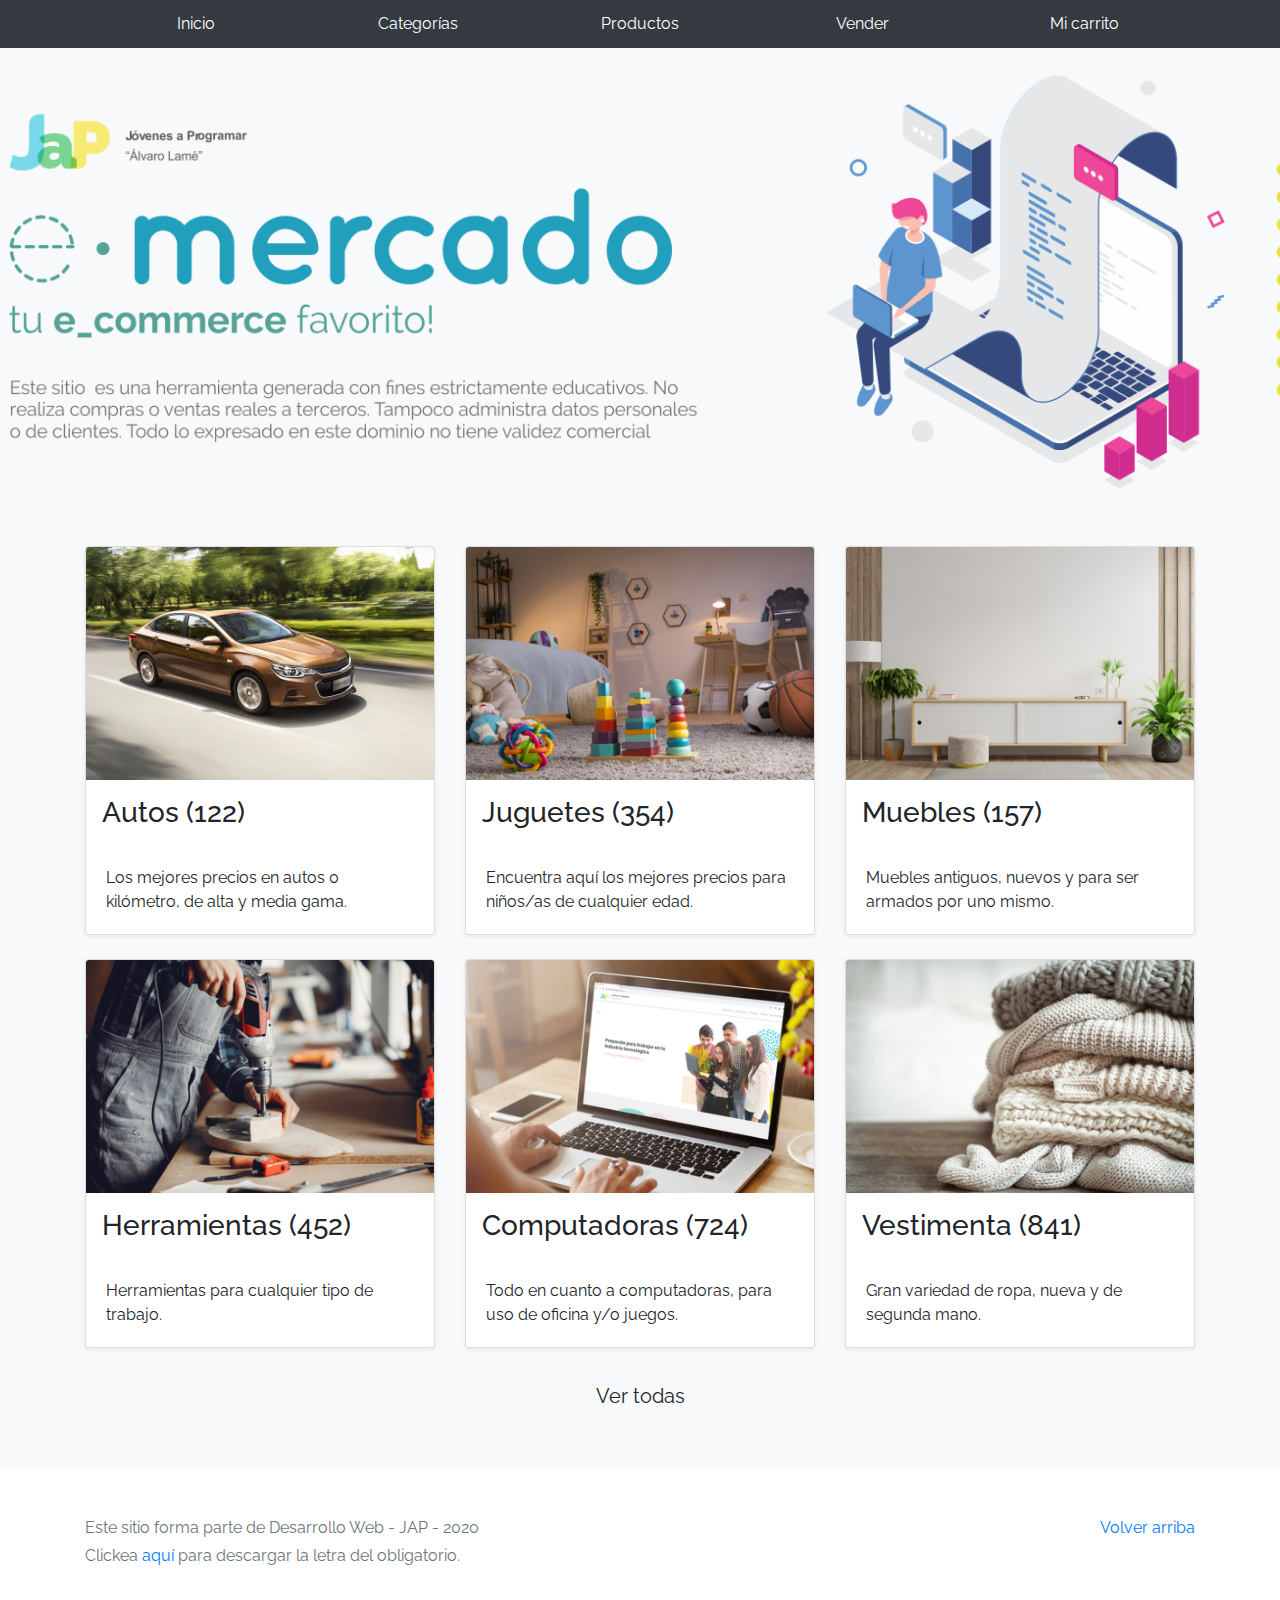
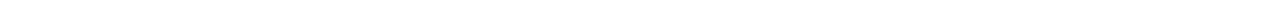
==== index.html @ a7f220eb "funcionalidad del login" ====
<!DOCTYPE html>
<!-- saved from url=(0049)https://getbootstrap.com/docs/4.3/examples/album/ -->
<html lang="en">
  <head>
    <meta http-equiv="Content-Type" content="text/html; charset=UTF-8">
    <meta name="viewport" content="width=device-width, initial-scale=1, shrink-to-fit=no">
    <meta name="description" content="">
    <title>eMercado - Todo lo que busques está aquí</title>

    <link rel="canonical" href="https://getbootstrap.com/docs/4.3/examples/album/">
    <link href="https://fonts.googleapis.com/css?family=Raleway:300,300i,400,400i,700,700i,900,900i" rel="stylesheet">
    <!-- Bootstrap core CSS -->
    <link href="css/bootstrap.min.css" rel="stylesheet">
    <link href="css/styles.css" rel="stylesheet">
  </head>
  <body>
    <script>
      //Estuve intentando que me direccione al login cuando no tengo datos pero no pude
      var usuario = localStorage.getItem("usuario"); 
      if(usuario.length===0){
        window.location="login.html";
      } else{
        alert("Hola "+ usuario);
        localStorage.removeItem("usuario");
      }
      
     
    
    </script>
    <nav class="site-header sticky-top py-1 bg-dark">
      <div class="container d-flex flex-column flex-md-row justify-content-between">
        <a class="py-2 d-none d-md-inline-block" href="index.html">Inicio</a>
        <a class="py-2 d-none d-md-inline-block" href="categories.html">Categorías</a>
        <a class="py-2 d-none d-md-inline-block" href="products.html">Productos</a>
        <a class="py-2 d-none d-md-inline-block" href="sell.html">Vender</a>
        <a class="py-2 d-none d-md-inline-block" href="cart.html">Mi carrito</a>
      </div>
    </nav>
    <main role="main">
      <section class="jumbotron text-center">
        <div class="m-5">
          <h1></h1>
        </div>
      </section>
      <div class="album py-5 bg-light">
        <div class="container">
          <div class="row">
            <div class="col-md-4">
              <a href="categories.html" class="card mb-4 shadow-sm custom-card">
                <img class="bd-placeholder-img card-img-top"  src="img/cat1.jpg">
                <h3 class="m-3">Autos (122)</h3>
                <div class="card-body">
                  <p class="card-text">Los mejores precios en autos 0 kilómetro, de alta y media gama.</p>
                </div>
              </a>
            </div>
            <div class="col-md-4">
                <a href="categories.html" class="card mb-4 shadow-sm custom-card">
                  <img class="bd-placeholder-img card-img-top" src="img/cat2.jpg">
                  <h3 class="m-3">Juguetes (354)</h3>
                  <div class="card-body">
                    <p class="card-text">Encuentra aquí los mejores precios para niños/as de cualquier edad.</p>
                  </div>
                </a>
            </div>
            <div class="col-md-4">
                <a href="categories.html" class="card mb-4 shadow-sm custom-card">
                  <img class="bd-placeholder-img card-img-top" src="img/cat3.jpg">
                  <h3 class="m-3">Muebles (157)</h3>
                  <div class="card-body">
                    <p class="card-text">Muebles antiguos, nuevos y para ser armados por uno mismo.</p>
                  </div>
                </a>
            </div>
            <div class="col-md-4">
                <a href="categories.html" class="card mb-4 shadow-sm custom-card">
                  <img class="bd-placeholder-img card-img-top" src="img/cat4.jpg">
                  <h3 class="m-3">Herramientas (452)</h3>
                  <div class="card-body">
                    <p class="card-text">Herramientas para cualquier tipo de trabajo.</p>
                  </div>
                </a>
            </div>
            <div class="col-md-4">
                <a href="categories.html" class="card mb-4 shadow-sm custom-card">
                  <img class="bd-placeholder-img card-img-top" src="img/cat5.jpg">
                  <h3 class="m-3">Computadoras (724)</h3>
                  <div class="card-body">
                    <p class="card-text">Todo en cuanto a computadoras, para uso de oficina y/o juegos.</p>
                  </div>
                </a>
            </div>
            <div class="col-md-4">
                <a href="categories.html" class="card mb-4 shadow-sm custom-card">
                  <img class="bd-placeholder-img card-img-top" src="img/cat6.jpg">
                  <h3 class="m-3">Vestimenta (841)</h3>
                  <div class="card-body">
                    <p class="card-text">Gran variedad de ropa, nueva y de segunda mano.</p>
                  </div>
                </a>
            </div>
          </div>
          <div class="row">
              <a type="button" class="btn btn-light btn-lg btn-block" href="categories.html">Ver todas</a>
          </div>
        </div>
      </div>
    </main>
    <footer class="text-muted">
      <div class="container">
        <p class="float-right">
          <a href="#">Volver arriba</a>
        </p>
        <p>Este sitio forma parte de Desarrollo Web - JAP - 2020</p>
        <p>Clickea <a target="_blank" href="Letra.pdf">aquí</a> para descargar la letra del obligatorio.</p>
      </div>
    </footer>
    <script src="js/jquery-3.4.1.min.js"></script>
    <script src="js/bootstrap.bundle.min.js"></script>
    <script src="js/init.js"></script>
  </body>
</html>
---- css/styles.css ----
.jumbotron, .card-body, .container, .site-header{
    font-family: 'Raleway', serif !important;
}

.jumbotron .display-4{
    font-weight: bold;
}

.jumbotron {
  height: 50vh;
  padding: 5em inherit;
  margin-bottom: 0;
  background-color: #53C0FB;
  background: url('../img/cover_back.png');
  background-size: cover;
  background-position: center;
  background-repeat: no-repeat;
  color: black;
  font-weight: bold;
}

@media (min-width: 768px) {
  .jumbotron {
    padding-top: 6rem;
    padding-bottom: 6rem;
  }
}

.jumbotron p:last-child {
  margin-bottom: 0;
}

.jumbotron-heading {
  font-weight: 300;
}

.jumbotron .container {
  max-width: 40rem;
  background-color: rgba(255, 255, 255, 0.5);
  border-radius: 10px;
  text-shadow: 1px 1px 2px grey;
}

.jumbotron .lead{
  font-size: 38px;
}

footer {
  padding-top: 3rem;
  padding-bottom: 3rem;
}

footer p {
  margin-bottom: .25rem;
}

.site-header a {
  color: white;
  transition: ease-in-out color .15s;
}

.light-text {
  color: white;
}

.site-header .dropdown-menu a {
  color: black;
}
/*Este codigo es para el menu de navegacion*/
/*Como sacar el subrayado?*/
nav>div>a{
  width: 20%;
  text-align: center;
}
nav>div>a:hover{
  background-color: black;
  transition: 0,5s;
  text-decoration: none ;
}
nav>div>a:active{
  background:grey;
  color: white;
}




.dropzone{
  border: 2px dashed #0087F7;
  border-radius: 5px;
  background: white;
}

.alert{
  position: fixed;
  top:80px;
  width: 50%;
  left: 50%;
  transform: translate(-50%, 0);
}

.lds-ring {
  display: inline-block;
  position: relative;
  width: 64px;
  height: 64px;
  top:50%;
  left: 50%;
}
.lds-ring div {
  box-sizing: border-box;
  display: block;
  position: absolute;
  width: 51px;
  height: 51px;
  margin: 6px;
  border: 6px solid #fff;
  border-radius: 50%;
  animation: lds-ring 1.2s cubic-bezier(0.5, 0, 0.5, 1) infinite;
  border-color: #fff transparent transparent transparent;
}
.lds-ring div:nth-child(1) {
  animation-delay: -0.45s;
}
.lds-ring div:nth-child(2) {
  animation-delay: -0.3s;
}
.lds-ring div:nth-child(3) {
  animation-delay: -0.15s;
}
@keyframes lds-ring {
  0% {
    transform: rotate(0deg);
  }
  100% {
    transform: rotate(360deg);
  }
}

#spinner-wrapper{
  position: fixed;
  background-color: rgba(0,0,0,0.5);
  width:100%;
  height: 100%;
  top:0;
  left:0;
  z-index: 1021;
  display: none;
}

a.custom-card,
a.custom-card:hover {
  color: inherit;
  text-decoration: inherit;
}

.checked {
  color: orange;
}
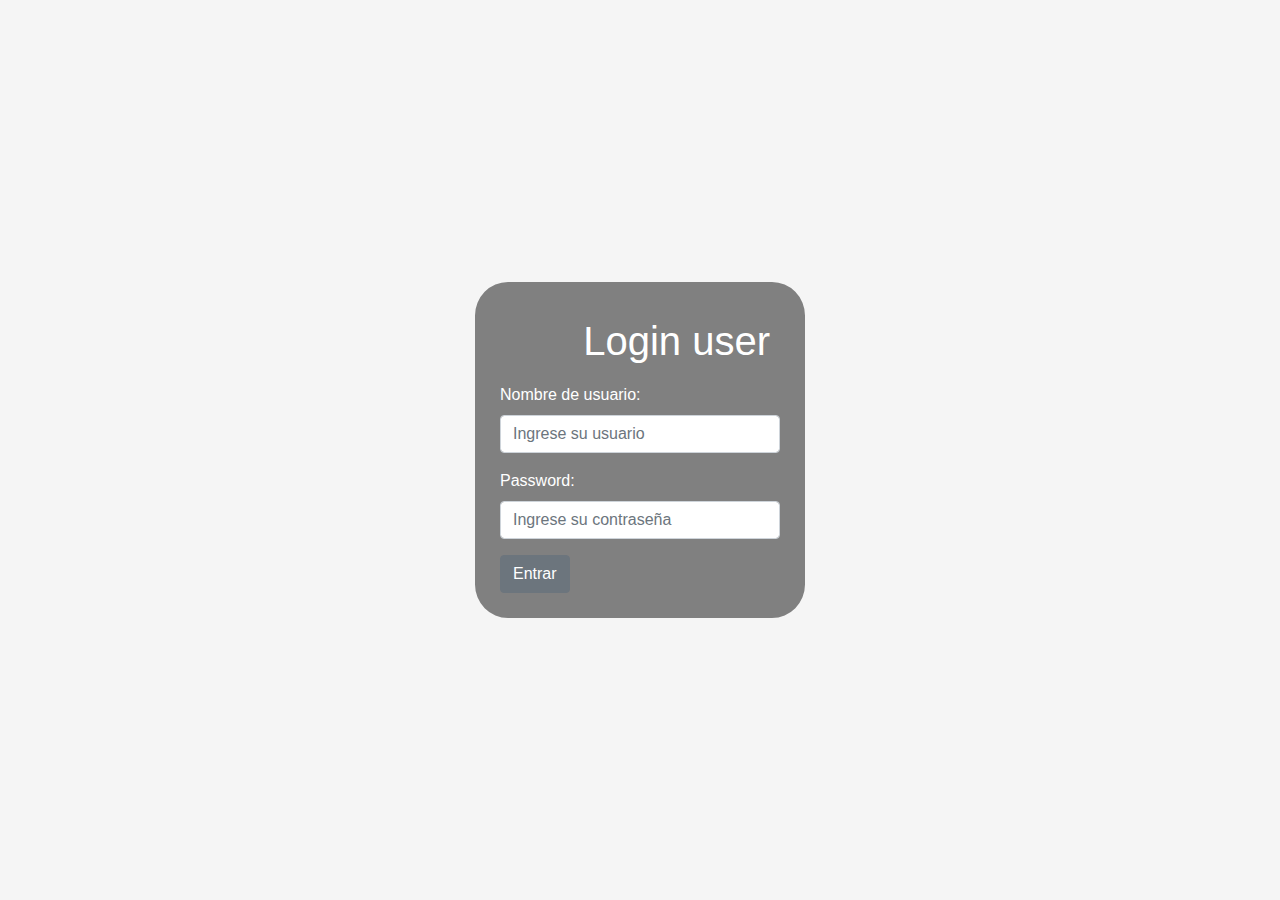
==== commit 5389381e: "login completo" ====
--- a/index.html
+++ b/index.html
@@ -15,17 +15,13 @@
   </head>
   <body>
     <script>
-      //Estuve intentando que me direccione al login cuando no tengo datos pero no pude
       var usuario = localStorage.getItem("usuario"); 
-      if(usuario.length===0){
+      if(usuario===null){
         window.location="login.html";
       } else{
-        alert("Hola "+ usuario);
-        localStorage.removeItem("usuario");
-      }
-      
-     
-    
+        alert('Bienvenido/a '+usuario);
+      };
+
     </script>
     <nav class="site-header sticky-top py-1 bg-dark">
       <div class="container d-flex flex-column flex-md-row justify-content-between">
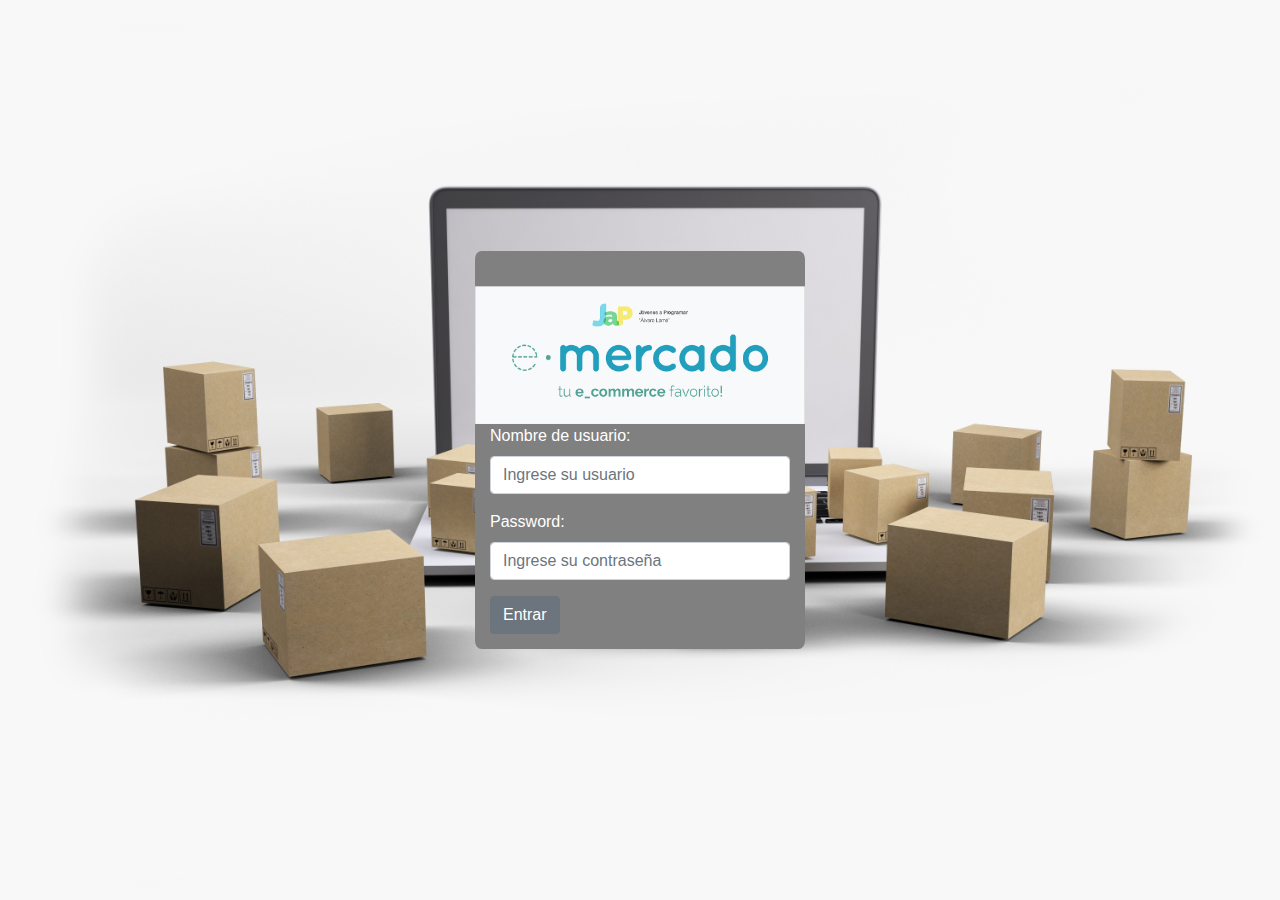
==== commit 8056c1e6: "login mejorado con imagen y productos cargados totalmente" ====
--- a/index.html
+++ b/index.html
@@ -15,11 +15,12 @@
   </head>
   <body>
     <script>
+      //Guardo el nombre en una variable y la uso para checkear si esta completa o no(estoy repitiendo lo del login)
       var usuario = localStorage.getItem("usuario"); 
       if(usuario===null){
         window.location="login.html";
       } else{
-        alert('Bienvenido/a '+usuario);
+        //alert('Bienvenido/a '+usuario);
       };
 
     </script>
--- a/css/styles.css
+++ b/css/styles.css
@@ -47,7 +47,7 @@
 
 footer {
   padding-top: 3rem;
-  padding-bottom: 3rem;
+  padding-bottom: 3rems;
 }
 
 footer p {
@@ -67,7 +67,7 @@
   color: black;
 }
 /*Este codigo es para el menu de navegacion*/
-/*Como sacar el subrayado?*/
+/*Como sacar el subrayado*/
 nav>div>a{
   width: 20%;
   text-align: center;
@@ -81,6 +81,7 @@
   background:grey;
   color: white;
 }
+
 
 
 
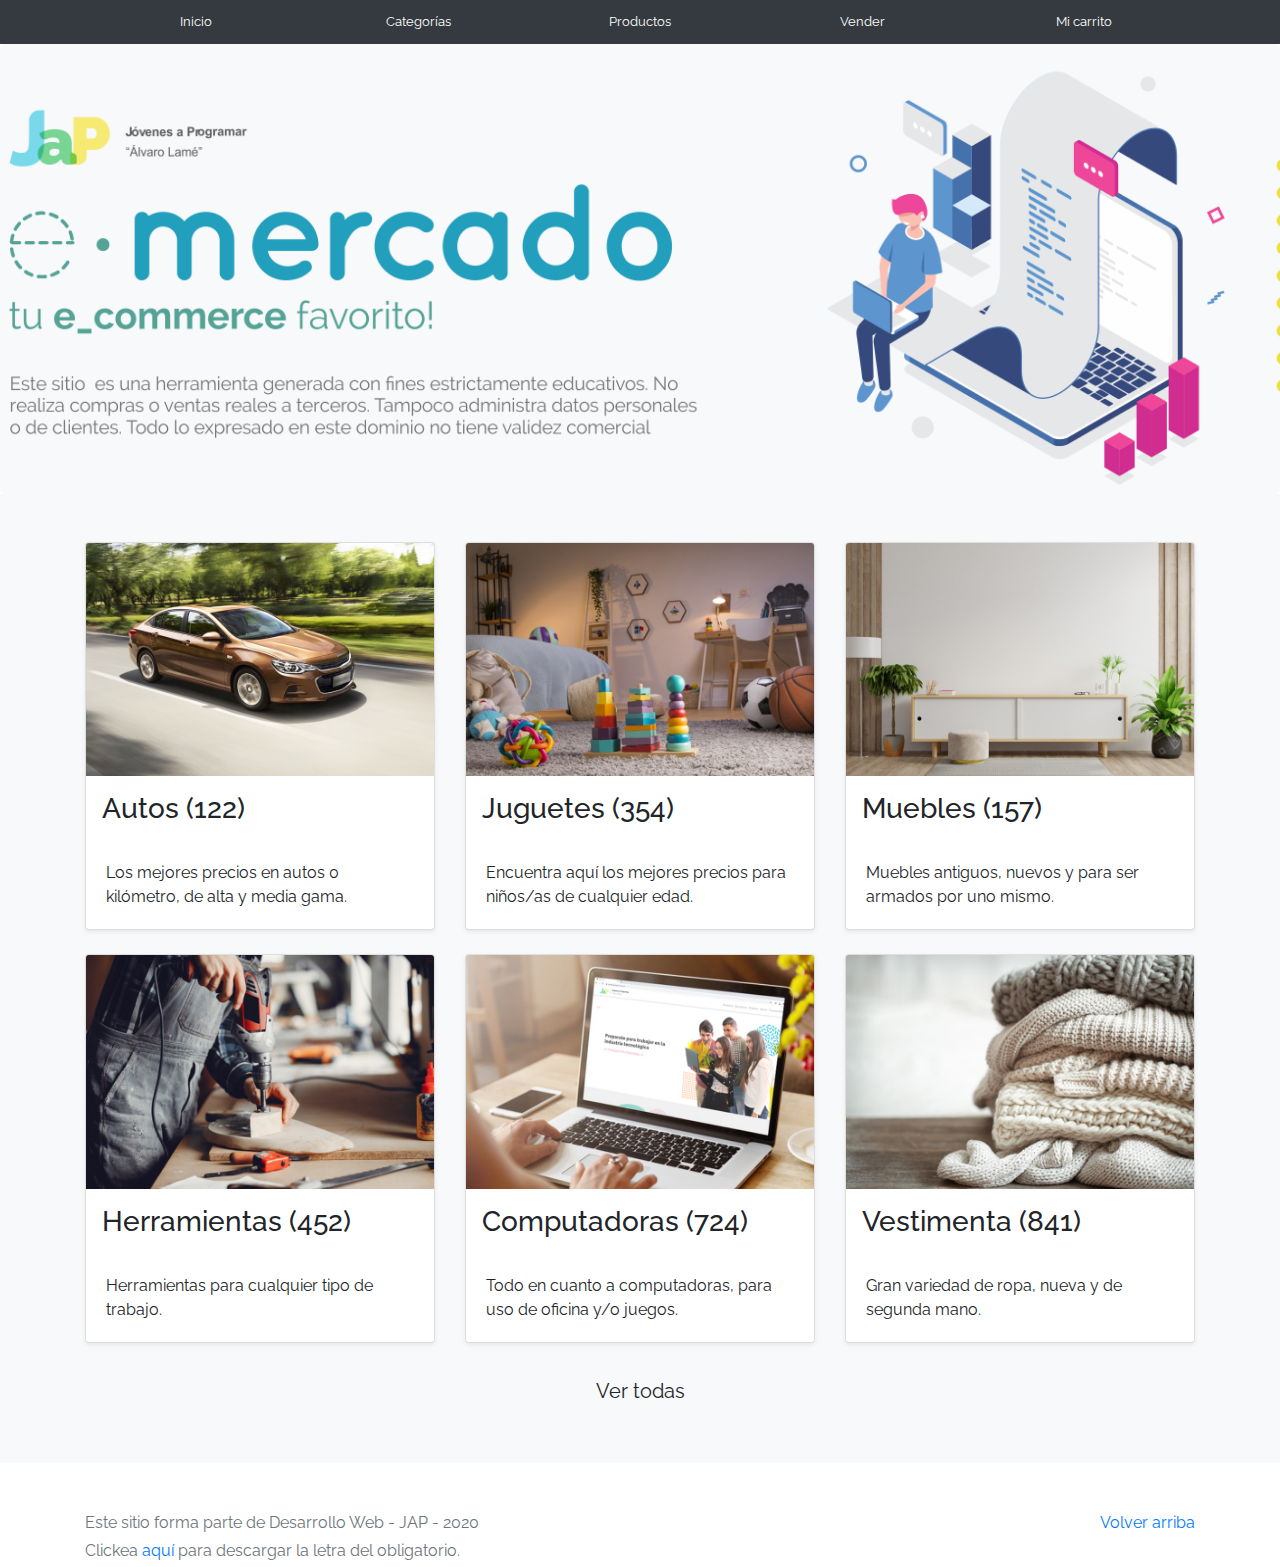
==== commit f7dd56ae: "login e infdex enlazados" ====
--- a/index.html
+++ b/index.html
@@ -12,18 +12,11 @@
     <!-- Bootstrap core CSS -->
     <link href="css/bootstrap.min.css" rel="stylesheet">
     <link href="css/styles.css" rel="stylesheet">
+    <!--Agrego awesone para usar los iconos-->
+    <link rel="stylesheet" href="https://use.fontawesome.com/releases/v5.7.0/css/all.css" integrity="sha384-lZN37f5QGtY3VHgisS14W3ExzMWZxybE1SJSEsQp9S+oqd12jhcu+A56Ebc1zFSJ" crossorigin="anonymous">
   </head>
   <body>
-    <script>
-      //Guardo el nombre en una variable y la uso para checkear si esta completa o no(estoy repitiendo lo del login)
-      var usuario = localStorage.getItem("usuario"); 
-      if(usuario===null){
-        window.location="login.html";
-      } else{
-        //alert('Bienvenido/a '+usuario);
-      };
-
-    </script>
+    
     <nav class="site-header sticky-top py-1 bg-dark">
       <div class="container d-flex flex-column flex-md-row justify-content-between">
         <a class="py-2 d-none d-md-inline-block" href="index.html">Inicio</a>
@@ -115,5 +108,16 @@
     <script src="js/jquery-3.4.1.min.js"></script>
     <script src="js/bootstrap.bundle.min.js"></script>
     <script src="js/init.js"></script>
+    <script>
+      //Queria que la pagina demorara algunos segundo en enviar a login
+      setTimeout(function(){
+        var usuario = sessionStorage.getItem("usuario"); 
+      if(usuario===null){
+      window.location="login.html";
+      } else{
+      //alert('Bienvenido/a '+usuario);
+      };
+      },2000);
+    </script>
   </body>
 </html>--- a/css/styles.css
+++ b/css/styles.css
@@ -81,9 +81,10 @@
   background:grey;
   color: white;
 }
-
-
-
+/*Puse las letras mas chicas*/
+.py-2{
+  font-size:small;
+}
 
 
 .dropzone{
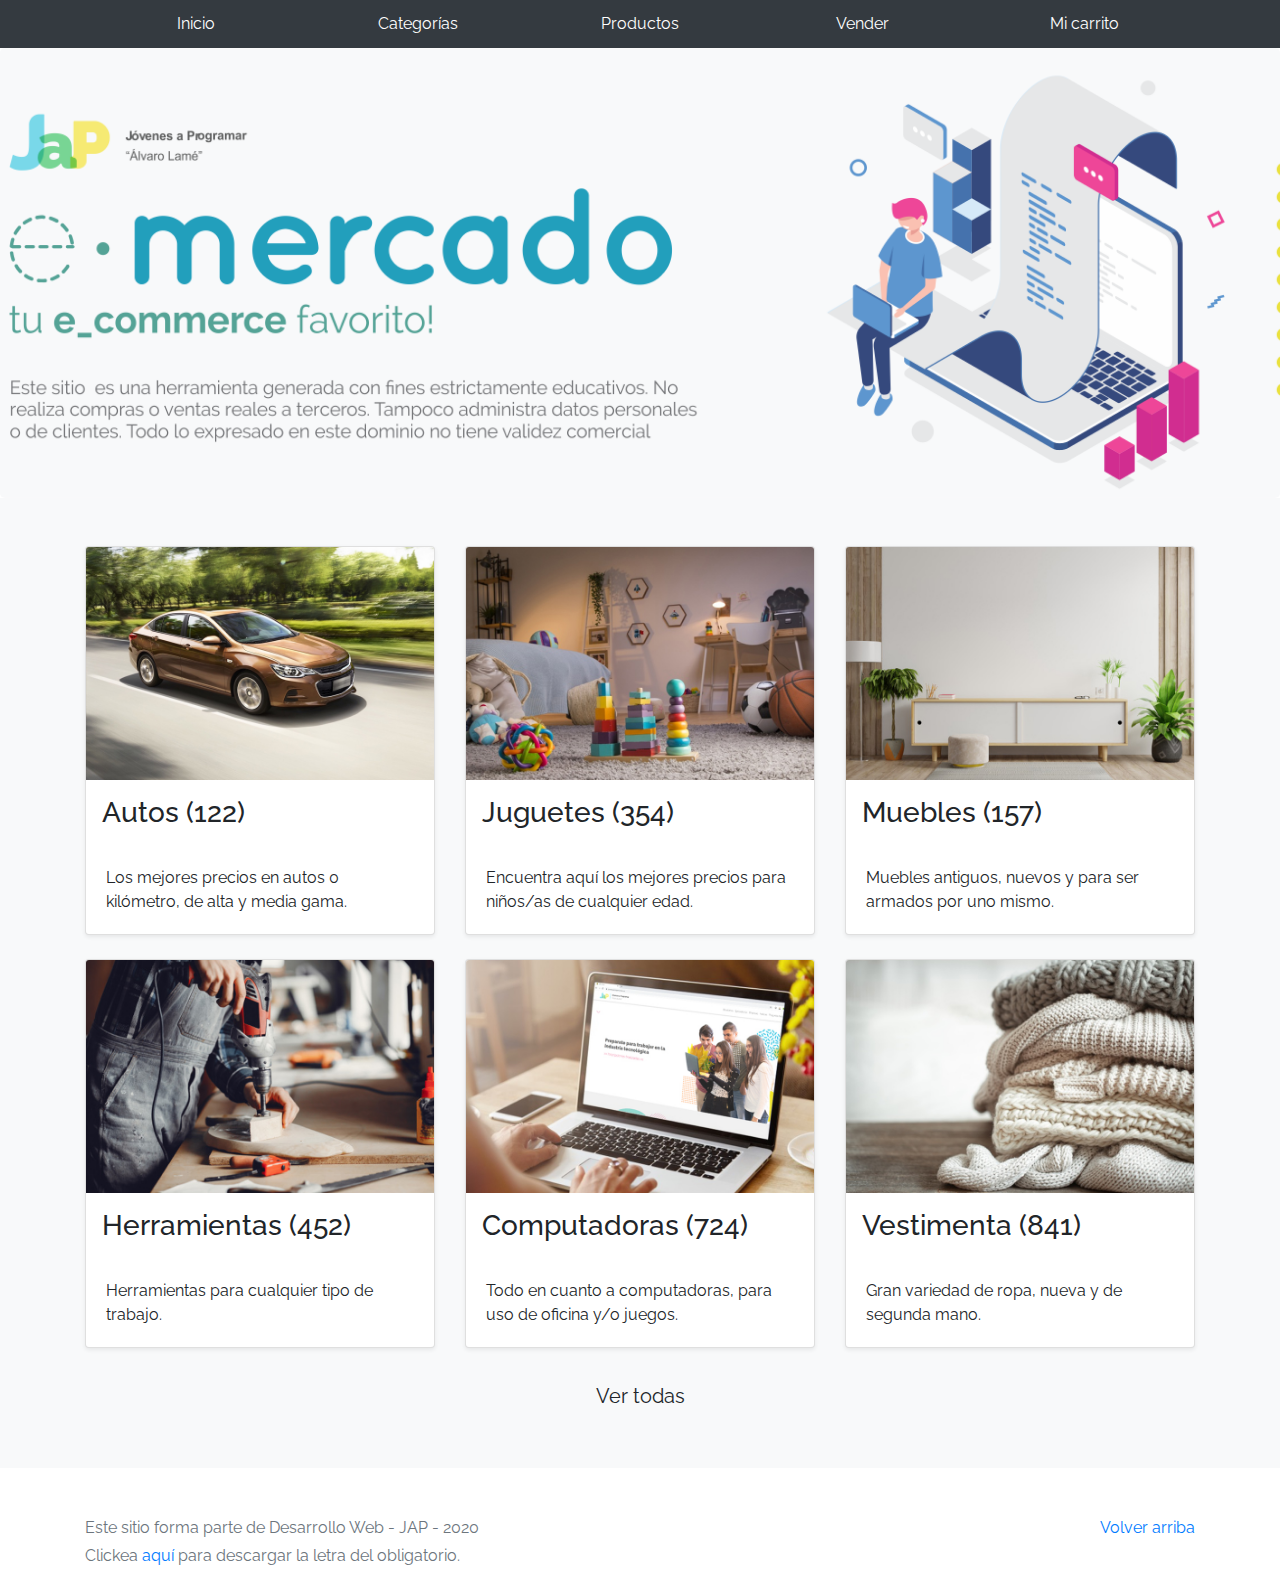
==== commit 33de8212: "quite fondo gris" ====
--- a/index.html
+++ b/index.html
@@ -111,7 +111,7 @@
     <script>
       //Queria que la pagina demorara algunos segundo en enviar a login
       setTimeout(function(){
-        var usuario = sessionStorage.getItem("usuario"); 
+      var usuario = sessionStorage.getItem("usuario"); 
       if(usuario===null){
       window.location="login.html";
       } else{
--- a/css/styles.css
+++ b/css/styles.css
@@ -81,10 +81,7 @@
   background:grey;
   color: white;
 }
-/*Puse las letras mas chicas*/
-.py-2{
-  font-size:small;
-}
+
 
 
 .dropzone{
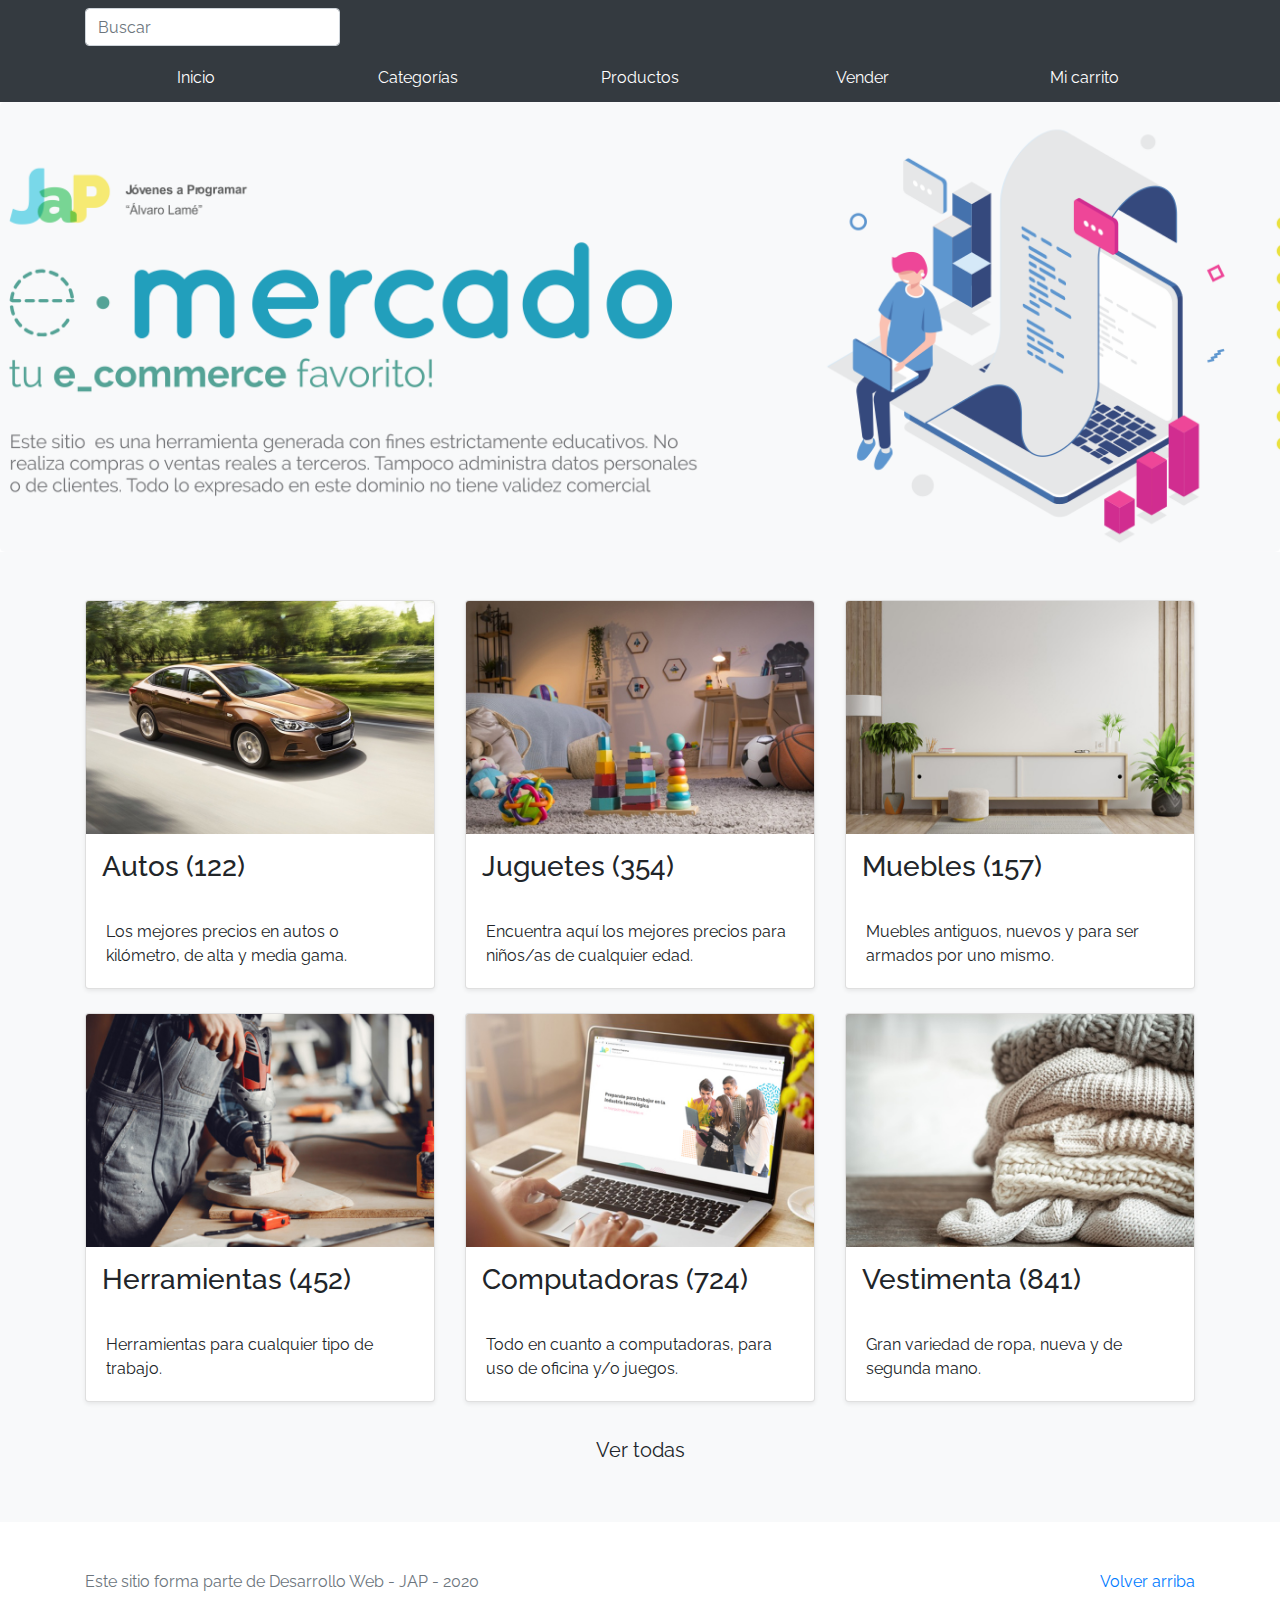
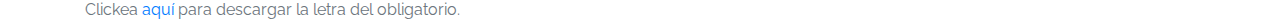
==== commit 83f1297e: "entrega 2" ====
--- a/index.html
+++ b/index.html
@@ -13,10 +13,22 @@
     <link href="css/bootstrap.min.css" rel="stylesheet">
     <link href="css/styles.css" rel="stylesheet">
     <!--Agrego awesone para usar los iconos-->
-    <link rel="stylesheet" href="https://use.fontawesome.com/releases/v5.7.0/css/all.css" integrity="sha384-lZN37f5QGtY3VHgisS14W3ExzMWZxybE1SJSEsQp9S+oqd12jhcu+A56Ebc1zFSJ" crossorigin="anonymous">
+    <link href="css/font-awesome.min.css" rel="stylesheet">
   </head>
   <body>
-    
+    <div class="container-fluid bg-dark">
+      <div class="container">
+        <div class="row">
+          <div class="col-3 my-2">
+            <input class="rounded form-control" type="search" name="" id="" placeholder="Buscar">
+          </div>
+          <div class="col-6"></div>
+          <div class="col-3 my-1">
+            <div id="user-profile"></div>
+          </div>
+        </div>
+      </div>
+    </div>
     <nav class="site-header sticky-top py-1 bg-dark">
       <div class="container d-flex flex-column flex-md-row justify-content-between">
         <a class="py-2 d-none d-md-inline-block" href="index.html">Inicio</a>
@@ -108,16 +120,6 @@
     <script src="js/jquery-3.4.1.min.js"></script>
     <script src="js/bootstrap.bundle.min.js"></script>
     <script src="js/init.js"></script>
-    <script>
-      //Queria que la pagina demorara algunos segundo en enviar a login
-      setTimeout(function(){
-      var usuario = sessionStorage.getItem("usuario"); 
-      if(usuario===null){
-      window.location="login.html";
-      } else{
-      //alert('Bienvenido/a '+usuario);
-      };
-      },2000);
-    </script>
+    
   </body>
 </html>--- a/css/styles.css
+++ b/css/styles.css
@@ -75,11 +75,10 @@
 nav>div>a:hover{
   background-color: black;
   transition: 0,5s;
-  text-decoration: none ;
+  text-decoration: none;
 }
 nav>div>a:active{
   background:grey;
-  color: white;
 }
 
 
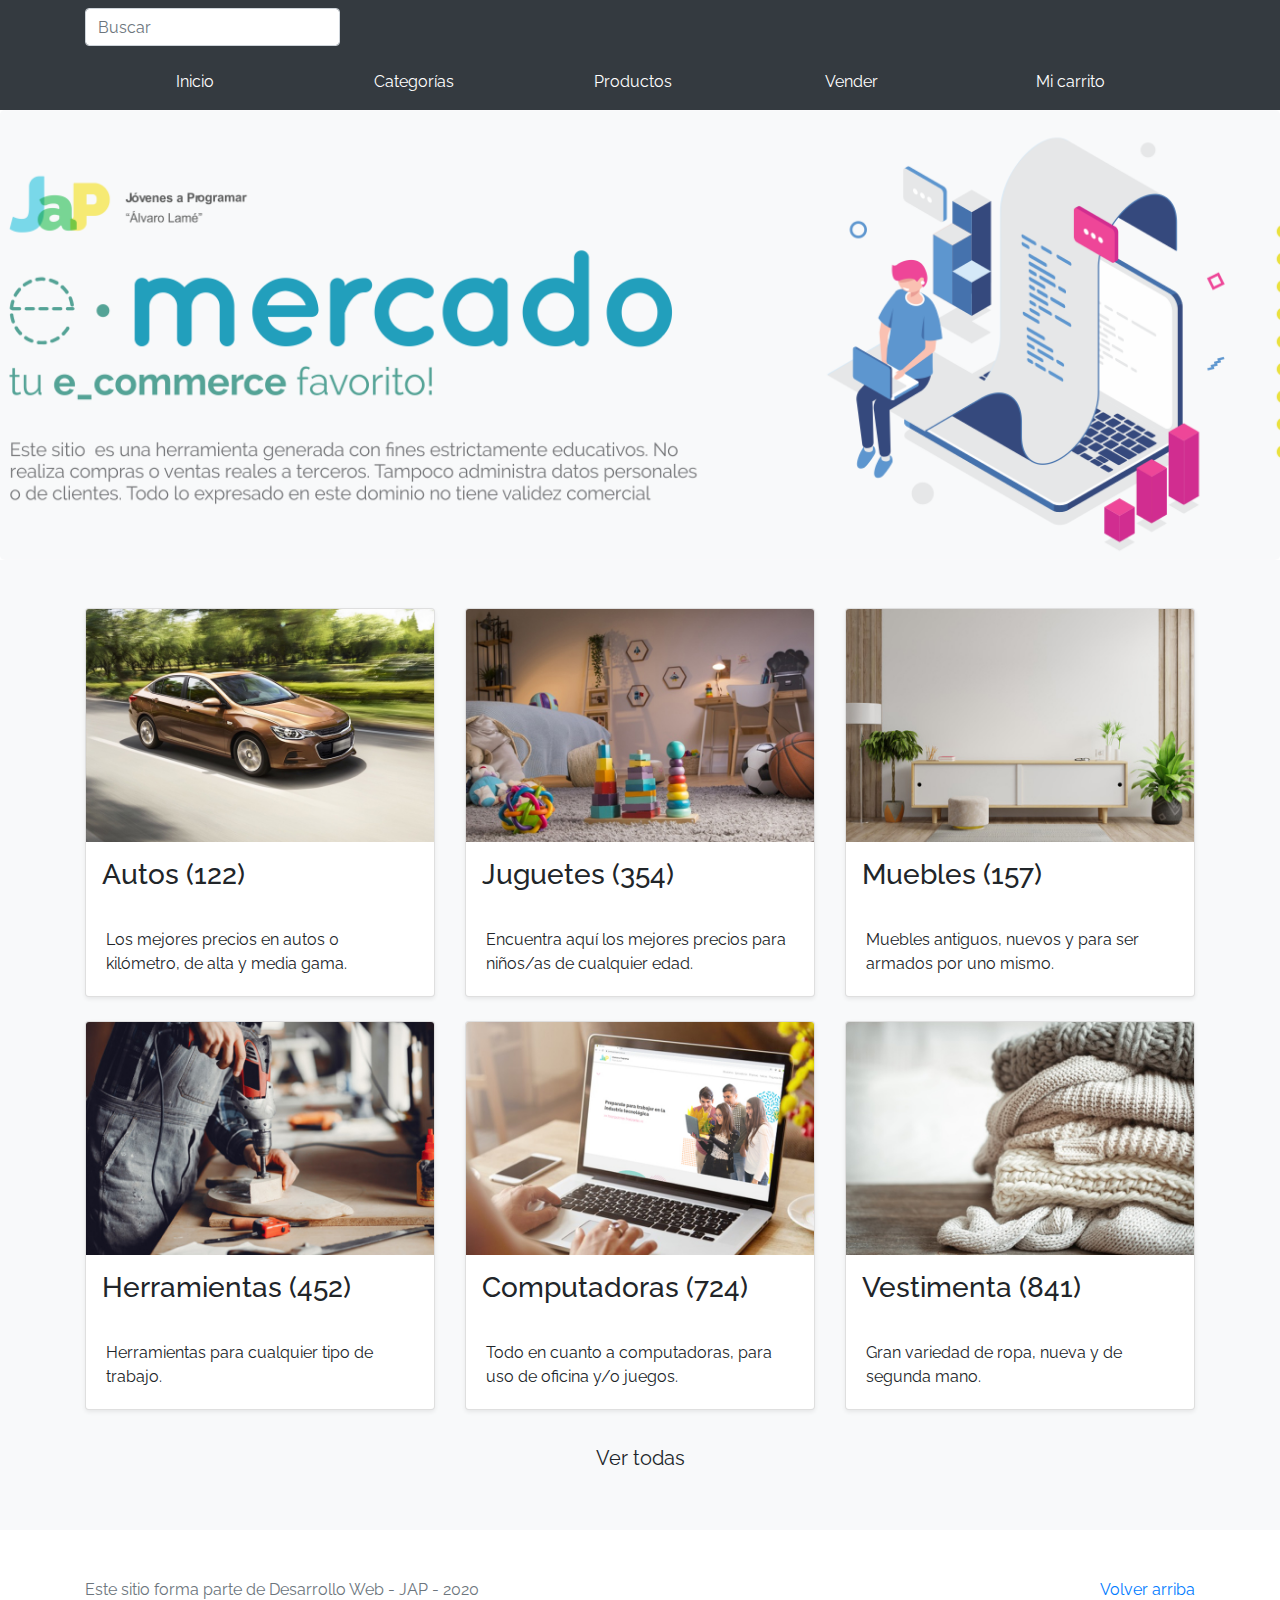
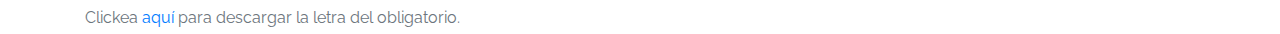
==== commit 393e2da3: "entrega 5" ====
--- a/index.html
+++ b/index.html
@@ -29,15 +29,54 @@
         </div>
       </div>
     </div>
-    <nav class="site-header sticky-top py-1 bg-dark">
+    <!--nav class="site-header sticky-top py-1 bg-dark">
       <div class="container d-flex flex-column flex-md-row justify-content-between">
-        <a class="py-2 d-none d-md-inline-block" href="index.html">Inicio</a>
-        <a class="py-2 d-none d-md-inline-block" href="categories.html">Categorías</a>
-        <a class="py-2 d-none d-md-inline-block" href="products.html">Productos</a>
-        <a class="py-2 d-none d-md-inline-block" href="sell.html">Vender</a>
-        <a class="py-2 d-none d-md-inline-block" href="cart.html">Mi carrito</a>
+                    <li class="nav-item">
+                      <a class="nav-link py-2 d-none d-md-inline-block" href="index.html">Inicio</a>
+                    </li>
+                    <li class="nav-item">
+                      <a class="nav-link py-2 d-none d-md-inline-block" href="categories.html">Categorías</a>
+                    </li>
+                    <li class="nav-item">
+                      <a class="nav-link py-2 d-none d-md-inline-block" href="products.html">Productos</a>
+                    </li>
+                    <li class="nav-item">
+                      <a class="nav-link py-2 d-none d-md-inline-block" href="sell.html">Vender</a>
+                    </li>
+                    <li class="nav-item">
+                      <a class="nav-link py-2 d-none d-md-inline-block" href="cart.html">Mi carrito</a>
+                    </li>
+    </nav-->
+    <nav class="navbar navbar-expand-md bg-dark navbar-dark sticky-top">
+      <div class="container">
+        <!-- Toggler/collapsibe Button -->
+        <button class="navbar-toggler" type="button" data-toggle="collapse" data-target="#collapsibleNavbar">
+          <span class="navbar-toggler-icon"></span>
+        </button>
+      
+        <!-- Navbar links -->
+        <div class="collapse navbar-collapse" id="collapsibleNavbar">
+          <ul class="navbar-nav d-flex flex-md-row justify-content-between col">
+            <li class="nav-item col d-flex justify-content-center">
+              <a class="nav-link py-2 text-center text-white col d-md-inline-block" href="index.html">Inicio</a>
+            </li>
+            <li class="nav-item col d-flex justify-content-center">
+              <a class="nav-link py-2 text-center text-white col d-md-inline-block" href="categories.html">Categorías</a>
+            </li>
+            <li class="nav-item col d-flex justify-content-center">
+              <a class="nav-link py-2 text-center text-white col d-md-inline-block" href="products.html">Productos</a>
+            </li>
+            <li class="nav-item col d-flex justify-content-center">
+              <a class="nav-link py-2 text-center text-white col d-md-inline-block" href="sell.html">Vender</a>
+            </li>
+            <li class="nav-item col d-flex justify-content-center">
+              <a class="nav-link py-2 text-center text-white col d-md-inline-block" href="cart.html">Mi carrito</a>
+            </li>
+          </ul>
+        </div>
       </div>
     </nav>
+
     <main role="main">
       <section class="jumbotron text-center">
         <div class="m-5">
--- a/css/styles.css
+++ b/css/styles.css
@@ -155,3 +155,8 @@
 .checked {
   color: orange;
 }
+
+.dropdown-item:hover{
+  background-color:black ;
+}
+
